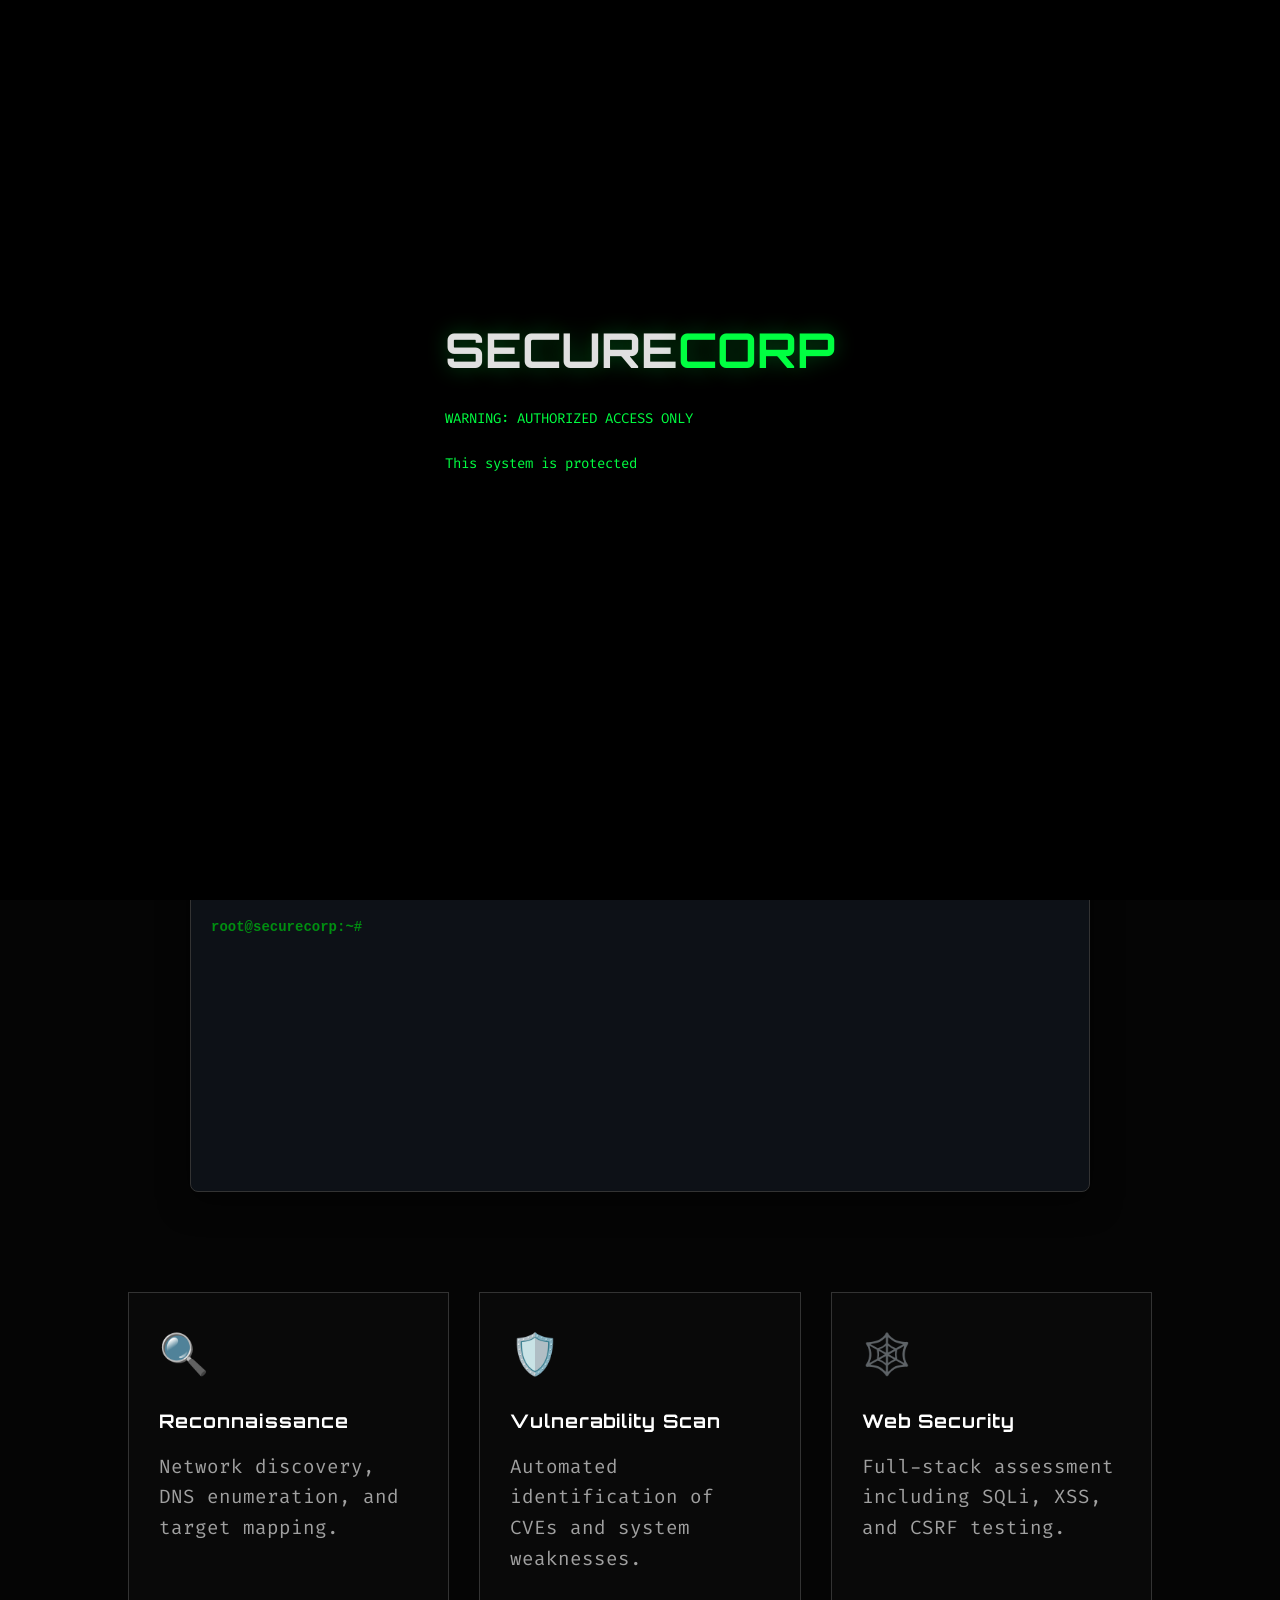
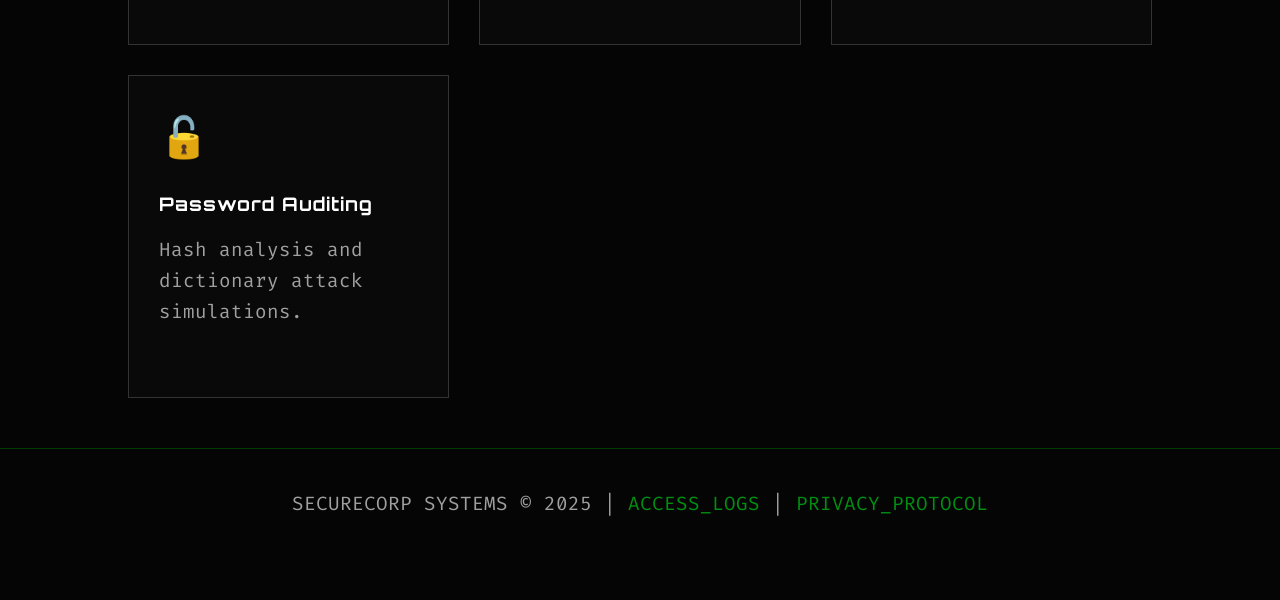
==== docs/index.html @ 8ce10115 "FIX: DEFINITIVE RESTORE of executeNmap function header" ====
<!DOCTYPE html>
<html lang="en">

<head>
    <meta charset="UTF-8">
    <meta name="viewport" content="width=device-width, initial-scale=1.0">
    <title>SecureCorp | Defense Systems</title>
    <link rel="stylesheet" href="style.css?v=3">
    <link
        href="https://fonts.googleapis.com/css2?family=Fira+Code:wght@400;700&family=Orbitron:wght@400;700;900&display=swap"
        rel="stylesheet">
</head>

<body>
    <canvas id="matrixCanvas"></canvas>

    <!-- Splash Screen -->
    <div id="splash-screen">
        <div class="splash-content">
            <h1 class="logo-large">SECURE<span class="highlight">CORP</span></h1>
            <div id="disclaimer-text"></div>
            <button id="enterBtn" class="btn-hack hidden" onclick="enterSite()">ACCEPT & ENTER</button>
        </div>
    </div>

    <div class="overlay"></div>

    <header>
        <div class="logo">SECURE<span class="highlight">CORP</span></div>
        <nav>
            <a href="#hero">SYSTEM</a>
            <a href="#modules">MODULES</a>
            <a href="#terminal">TERMINAL</a>
            <a href="#" id="dbLink" class="locked" onclick="authCheck()">DATABASE 🔒</a>
        </nav>
    </header>

    <main>
        <!-- Auth Modal -->
        <div id="authModal" class="modal">
            <div class="modal-content">
                <span class="close" onclick="closeModal()">&times;</span>
                <h2><span class="highlight">AUTHORIZED PERSONNEL ONLY</span></h2>
                <p>Enter credentials to access the vulnerability database.</p>
                <form id="loginForm">
                    <input type="text" id="username" placeholder="Agent ID" required>
                    <input type="password" id="password" placeholder="Access Code" required>
                    <button type="submit" class="btn-hack">AUTHENTICATE</button>
                    <p id="loginMsg" class="error"></p>
                    <p style="margin-top: 15px; font-size: 12px; color: #888;">
                        New Agent? <a href="#" onclick="showSignUp()" style="color: var(--primary-color);">Request
                            Clearance (Sign Up)</a>
                    </p>
                </form>
            </div>
        </div>

        <!-- Sign Up Modal -->
        <div id="signUpModal" class="modal">
            <div class="modal-content">
                <span class="close" onclick="closeSignUp()">&times;</span>
                <h2><span class="highlight">NEW AGENT REGISTRATION</span></h2>
                <p>Create a secure profile for assessment access.</p>
                <form id="signUpForm">
                    <input type="text" id="newUsername" placeholder="New Agent ID" required>
                    <input type="password" id="newPassword" placeholder="Set Access Code" required>
                    <button type="submit" class="btn-hack">REGISTER AGENT</button>
                    <p id="signUpMsg" class="error"></p>
                </form>
            </div>
        </div>

        <!-- Privacy Protocol Modal Removed -->


        <section id="hero" class="hero">
            <div class="hero-content">
                <div class="status-badge">
                    <span class="blink">●</span> SYSTEM STATUS: ONLINE
                </div>
                <h1 class="glitch" data-text="ADVANCED SECURITY PROTOCOLS">ADVANCED SECURITY PROTOCOLS</h1>
                <p>Comprehensive vulnerability assessment and penetration testing framework for enterprise
                    infrastructure.</p>
                <div class="cta-group">
                    <a href="#new-scan" onclick="showSection('scanInput')" class="btn-hack">START_NEW_SCAN</a>
                    <a href="#modules" onclick="showSection('modules')" class="btn-outline">VIEW_MODULES</a>
                </div>
            </div>
        </section>

        <!-- New Scan Input Section -->
        <section id="scanInput" class="container hidden">
            <h2>// INITIATE NEW ASSESSMENT</h2>
            <div class="form-box">
                <form id="scanForm">
                    <div class="input-group">
                        <label>TARGET SYSTEM (IP/DOMAIN)</label>
                        <input type="text" id="targetInput" placeholder="e.g. 192.168.1.1 or example.com" required>
                    </div>
                    <div class="input-group">
                        <label>ASSESSMENT TYPE</label>
                        <select id="scanType">
                            <option value="Reconnaissance">Reconnaissance (Passive)</option>
                            <option value="VulnScan">Vulnerability Scan (Active)</option>
                            <option value="FullPenTest">Full Penetration Test</option>
                        </select>
                    </div>
                    <div class="input-group">
                        <label>PRIORITY LEVEL</label>
                        <select id="scanPriority">
                            <option value="Low">Low (Stealth)</option>
                            <option value="High">High (Aggressive)</option>
                            <option value="Critical">Critical (Immediate)</option>
                        </select>
                    </div>

                    <div class="input-group">
                        <label>MANUAL TESTING MODULES</label>
                        <div class="checkbox-grid">
                            <label><input type="checkbox" name="modules" value="Port Scan"> Port Scan</label>
                            <label><input type="checkbox" name="modules" value="DNS Enum"> DNS Enum</label>
                            <label><input type="checkbox" name="modules" value="SQL Injection"> SQL Injection</label>
                            <label><input type="checkbox" name="modules" value="XSS Audit"> XSS Audit</label>
                            <label><input type="checkbox" name="modules" value="Brute Force"> Brute Force</label>
                            <label><input type="checkbox" name="modules" value="Malware Analysis"> Malware
                                Analysis</label>
                        </div>
                    </div>

                    <button type="submit" class="btn-hack">RUN_ANALYSIS & SAVE</button>
                </form>
            </div>
        </section>

        <!-- Secure Database Section (Hidden until Auth) -->
        <section id="database" class="container hidden">
            <div class="db-header">
                <h2>// VULNERABILITY DATABASE_</h2>
                <button onclick="logout()" class="btn-outline red-border">LOGOUT</button>
            </div>

            <div class="terminal-window db-window">
                <table id="dbTable">
                    <thead>
                        <tr>
                            <th>ID</th>
                            <th>TIMESTAMP</th>
                            <th>TARGET</th>
                            <th>TYPE</th>
                            <th>STATUS</th>
                            <th>REPORT</th>
                        </tr>
                    </thead>
                    <tbody id="dbBody">
                        <!-- JS renders rows here -->
                    </tbody>
                </table>
            </div>
        </section>

        <section id="terminal" class="terminal-section">
            <div class="terminal-window">
                <div class="terminal-header">
                    <div class="dots">
                        <span class="dot red"></span>
                        <span class="dot yellow"></span>
                        <span class="dot green"></span>
                    </div>
                    <span class="title">root@securecorp:~</span>
                </div>
                <div class="terminal-body" id="terminalOutput">
                    <!-- JS will populate this -->
                    <div class="terminal-input-line">
                        <span class="prompt">root@securecorp:~#</span>
                        <input type="text" id="terminalInput" autocomplete="off" spellcheck="false">
                    </div>
                </div>
            </div>
        </section>

        <section id="modules" class="modules-grid">
            <div class="card" onclick="showModuleDetails('recon')">
                <div class="icon">🔍</div>
                <h3>Reconnaissance</h3>
                <p>Network discovery, DNS enumeration, and target mapping.</p>
            </div>
            <div class="card" onclick="showModuleDetails('vuln')">
                <div class="icon">🛡️</div>
                <h3>Vulnerability Scan</h3>
                <p>Automated identification of CVEs and system weaknesses.</p>
            </div>
            <div class="card" onclick="showModuleDetails('web')">
                <div class="icon">🕸️</div>
                <h3>Web Security</h3>
                <p>Full-stack assessment including SQLi, XSS, and CSRF testing.</p>
            </div>
            <div class="card" onclick="showModuleDetails('auth')">
                <div class="icon">🔓</div>
                <h3>Password Auditing</h3>
                <p>Hash analysis and dictionary attack simulations.</p>
            </div>
        </section>

        <!-- Dynamic Module Details Section -->
        <section id="moduleDetails" class="container hidden">
            <h2 id="modTitle">// MODULE_DETAILS</h2>
            <div class="form-box"
                style="max-width: 800px; display: grid; grid-template-columns: 1fr 2fr; gap: 20px; align-items: start;">

                <!-- Pictorial / ASCII View -->
                <div class="ascii-art-container">
                    <pre id="modAscii"
                        style="font-size: 10px; line-height: 10px; color: var(--primary-color); text-shadow: 0 0 5px var(--primary-color);">
<!-- JS Injects ASCII Here -->
                    </pre>
                </div>

                <!-- Details & Animation -->
                <div class="mod-content">
                    <h3 id="modName"
                        style="color: #fff; margin-bottom: 15px; border-bottom: 1px solid #333; padding-bottom: 5px;">
                    </h3>

                    <div id="modPoints"
                        style="margin-bottom: 20px; font-family: 'Fira Code', monospace; color: #a0a0a0;">
                        <!-- JS Types List Here -->
                    </div>

                    <div style="margin-top: 20px;">
                        <button id="fetchBtn" class="btn-hack" onclick="fetchModuleArgs()">⬇ DOWNLOAD_SPECS</button>
                    </div>
                </div>
            </div>
            <div style="text-align: center; margin-top: 20px;">
                <button class="btn-outline red-border"
                    onclick="document.getElementById('moduleDetails').classList.add('hidden')">CLOSE_DETAILS</button>
            </div>
        </section>
        <section id="privacy" class="container hidden">
            <h2>// PRIVACY_PROTOCOL</h2>
            <div class="form-box" style="text-align: left;">
                <h3
                    style="color: var(--primary-color); border-bottom: 1px solid #333; padding-bottom: 10px; margin-bottom: 20px;">
                    SECURE DATA HANDLING</h3>

                <div style="margin-bottom: 15px;">
                    <strong style="color: #fff;">1. DATA ENCRYPTION</strong>
                    <p style="color: #8b949e; margin-top: 5px;">All user data and scan results are encrypted using
                        AES-256 standards before local storage. No data is transmitted to external servers without
                        explicit user command.</p>
                </div>

                <div style="margin-bottom: 15px;">
                    <strong style="color: #fff;">2. NO-LOG POLICY</strong>
                    <p style="color: #8b949e; margin-top: 5px;">SecureCorp does not maintain persistent logs of user
                        activity beyond the active session. Terminal history is cleared upon page reload.</p>
                </div>

                <div style="margin-bottom: 15px;">
                    <strong style="color: #fff;">3. ETHICAL USE</strong>
                    <p style="color: #8b949e; margin-top: 5px;">This tool is provided for educational and authorized
                        security assessment purposes only. The user assumes full responsibility for any actions taken
                        against target systems.</p>
                </div>

                <div>
                    <strong style="color: #fff;">4. SYSTEM INTEGRITY</strong>
                    <p style="color: #8b949e; margin-top: 5px;">Cookies are used solely for session management and
                        "visited" state tracking to enhance user experience.</p>
                </div>

                <div style="text-align: center; margin-top: 30px;">
                    <button class="btn-hack red-border"
                        onclick="this.parentElement.parentElement.parentElement.classList.add('hidden')">CLOSE_PROTOCOL</button>
                </div>
            </div>
        </section>

        <!-- Access Logs Section -->
        <section id="accessLogs" class="container hidden">
            <h2>// SYSTEM_ACCESS_LOGS</h2>
            <div class="terminal-window" style="max-width: 800px; margin: 0 auto; height: 300px; overflow-y: auto;">
                <div class="terminal-body" id="accessLogsBody"
                    style="font-family: 'Fira Code', monospace; color: #0f0;">
                    <!-- Logs injected via JS -->
                </div>
                <div style="text-align: center; margin-top: 20px; border-top: 1px solid #333; padding-top: 10px;">
                    <button class="btn-hack red-border"
                        onclick="document.getElementById('accessLogs').classList.add('hidden')">CLOSE_LOGS</button>
                </div>
            </div>
        </section>
    </main>

    <footer>
        <p>SECURECORP SYSTEMS © 2025 | <a href="#accessLogs"
                onclick="showSection('accessLogs'); renderAccessLogs();">ACCESS_LOGS</a> | <a href="#privacy"
                onclick="showSection('privacy')">PRIVACY_PROTOCOL</a></p>
    </footer>

    <script src="database.js?v=3"></script>
    <script src="database.js?v=6"></script>
    <script src="core.js?v=28"></script>
</body>

</html>
---- docs/style.css ----
:root {
    --bg-color: #050505;
    --text-color: #e0e0e0;
    --primary-color: #00ff41;
    /* Hacker Green */
    --secondary-color: #008F11;
    --accent-color: #003b00;
    --dark-overlay: rgba(0, 0, 0, 0.85);
    --font-mono: 'Fira Code', monospace;
    --font-display: 'Orbitron', sans-serif;
}

html {
    scroll-behavior: smooth;
}

* {
    margin: 0;
    padding: 0;
    box-sizing: border-box;
}

body {
    background-color: var(--bg-color);
    color: var(--text-color);
    font-family: var(--font-mono);
    overflow-x: hidden;
    line-height: 1.6;
}

/* Matrix Background */
#matrixCanvas {
    position: fixed;
    top: 0;
    left: 0;
    width: 100%;
    height: 100%;
    z-index: -1;
}

.overlay {
    position: fixed;
    top: 0;
    left: 0;
    width: 100%;
    height: 100%;
    background: radial-gradient(circle at center, transparent 0%, var(--bg-color) 90%);
    z-index: -1;
    pointer-events: none;
}

/* Header */
header {
    display: flex;
    justify-content: space-between;
    align-items: center;
    padding: 20px 50px;
    border-bottom: 1px solid var(--accent-color);
    background: rgba(5, 5, 5, 0.9);
    position: sticky;
    top: 0;
    z-index: 100;
    backdrop-filter: blur(5px);
}

.logo {
    font-family: var(--font-display);
    font-size: 24px;
    font-weight: 900;
    letter-spacing: 2px;
}

.highlight {
    color: var(--primary-color);
}

nav a {
    color: var(--text-color);
    text-decoration: none;
    margin-left: 30px;
    font-size: 14px;
    transition: color 0.3s;
    text-transform: uppercase;
}

nav a:hover {
    color: var(--primary-color);
    text-shadow: 0 0 10px var(--primary-color);
}

.btn-primary {
    border: 1px solid var(--primary-color);
    padding: 8px 16px;
    color: var(--primary-color) !important;
}

.btn-primary:hover {
    background: var(--primary-color);
    color: #000 !important;
    text-shadow: none;
}

/* Hero Section */
.hero {
    height: 80vh;
    display: flex;
    justify-content: center;
    align-items: center;
    text-align: center;
    padding: 20px;
}

.hero-content {
    max-width: 800px;
}

.status-badge {
    display: inline-block;
    border: 1px solid var(--secondary-color);
    padding: 5px 12px;
    border-radius: 20px;
    font-size: 12px;
    margin-bottom: 20px;
    background: rgba(0, 255, 65, 0.1);
    color: var(--primary-color);
}

.blink {
    animation: blink 1s infinite;
}

h1 {
    font-family: var(--font-display);
    font-size: 3.5rem;
    margin-bottom: 20px;
    text-shadow: 0 0 20px rgba(0, 255, 65, 0.3);
}

p {
    font-size: 1.2rem;
    color: #a0a0a0;
    margin-bottom: 40px;
}

/* Buttons */
.cta-group {
    display: flex;
    justify-content: center;
    gap: 20px;
}

.btn-hack {
    background: var(--primary-color);
    color: #000;
    padding: 15px 30px;
    text-decoration: none;
    font-weight: bold;
    font-family: var(--font-display);
    clip-path: polygon(10% 0, 100% 0, 100% 70%, 90% 100%, 0 100%, 0 30%);
    transition: all 0.3s;
}

.btn-hack:hover {
    transform: translateY(-2px);
    box-shadow: 0 0 20px var(--primary-color);
}

.btn-outline {
    border: 1px solid var(--text-color);
    color: var(--text-color);
    padding: 15px 30px;
    text-decoration: none;
    font-weight: bold;
    font-family: var(--font-display);
    transition: all 0.3s;
}

.btn-outline:hover {
    border-color: var(--primary-color);
    color: var(--primary-color);
}

/* Terminal Section */
.terminal-section {
    padding: 50px;
    display: flex;
    justify-content: center;
}

.terminal-window {
    width: 100%;
    max-width: 900px;
    background-color: #0d1117;
    border-radius: 8px;
    box-shadow: 0 10px 30px rgba(0, 0, 0, 0.5);
    border: 1px solid #333;
    overflow: hidden;
}

.terminal-header {
    background-color: #161b22;
    padding: 10px 15px;
    display: flex;
    align-items: center;
    border-bottom: 1px solid #333;
}

.dots {
    display: flex;
    gap: 8px;
}

.dot {
    width: 12px;
    height: 12px;
    border-radius: 50%;
}

.red {
    background: #ff5f56;
}

.yellow {
    background: #ffbd2e;
}

.green {
    background: #27c93f;
}

.title {
    margin-left: 20px;
    font-size: 12px;
    color: #8b949e;
}

.terminal-body {
    padding: 20px;
    height: 300px;
    overflow-y: auto;
    font-family: 'Consolas', monospace;
    color: var(--primary-color);
    font-size: 14px;
}

.terminal-input-line {
    display: flex;
    align-items: center;
    margin-top: 5px;
}

.prompt {
    color: var(--secondary-color);
    margin-right: 10px;
    font-weight: bold;
}

#terminalInput {
    background: transparent;
    border: none;
    color: var(--primary-color);
    font-family: 'Consolas', monospace;
    font-size: 14px;
    width: 100%;
    outline: none;
    box-shadow: none;
    padding: 0;
    margin: 0;
}

/* Modules Grid */
.modules-grid {
    display: grid;
    grid-template-columns: repeat(auto-fit, minmax(250px, 1fr));
    gap: 30px;
    padding: 50px 10%;
}

.card {
    background: rgba(10, 10, 10, 0.8);
    border: 1px solid #333;
    padding: 30px;
    transition: all 0.3s;
}

.card:hover {
    border-color: var(--primary-color);
    box-shadow: 0 0 15px rgba(0, 255, 65, 0.1);
    transform: translateY(-5px);
}

.icon {
    font-size: 40px;
    margin-bottom: 20px;
}

h3 {
    font-family: var(--font-display);
    margin-bottom: 15px;
    color: #fff;
    letter-spacing: 1px;
}

/* Footer */
footer {
    text-align: center;
    padding: 40px;
    border-top: 1px solid var(--accent-color);
    color: #666;
    font-size: 12px;
}

footer a {
    color: var(--secondary-color);
    text-decoration: none;
}

/* Forms and Modals */
.hidden {
    display: none;
}

.modal {
    display: none;
    position: fixed;
    z-index: 200;
    left: 0;
    top: 0;
    width: 100%;
    height: 100%;
    background-color: rgba(0, 0, 0, 0.9);
}

.modal-content {
    background-color: #0d1117;
    border: 1px solid var(--primary-color);
    margin: 15% auto;
    padding: 30px;
    border: 1px solid #888;
    width: 80%;
    max-width: 400px;
    text-align: center;
    box-shadow: 0 0 50px rgba(0, 255, 65, 0.2);
}

.close {
    color: #aaa;
    float: right;
    font-size: 28px;
    font-weight: bold;
    cursor: pointer;
}

.close:hover {
    color: #fff;
}

input,
select {
    width: 100%;
    padding: 12px;
    margin: 8px 0;
    display: inline-block;
    border: 1px solid #333;
    background: #050505;
    color: var(--primary-color);
    font-family: var(--font-mono);
}

input:focus,
select:focus {
    outline: none;
    border-color: var(--primary-color);
    box-shadow: 0 0 10px rgba(0, 255, 65, 0.2);
}

/* Database Table */
.db-window {
    width: 100%;
    max-width: 1000px;
    margin: 0 auto;
}

table {
    width: 100%;
    border-collapse: collapse;
    color: #e0e0e0;
}

th,
td {
    border-bottom: 1px solid #333;
    padding: 15px;
    text-align: left;
}

th {
    background-color: #161b22;
    color: var(--primary-color);
    font-family: var(--font-display);
}

tr:hover {
    background-color: rgba(0, 255, 65, 0.05);
}

.red-border {
    border-color: #ff5f56 !important;
    color: #ff5f56 !important;
}

.red-border:hover {
    background: #ff5f56;
    color: #000 !important;
}

.form-box {
    max-width: 600px;
    margin: 0 auto;
    background: rgba(10, 10, 10, 0.8);
    padding: 40px;
    border: 1px solid #333;
}

.input-group {
    margin-bottom: 20px;
    text-align: left;
}

.input-group label {
    display: block;
    margin-bottom: 5px;
    color: #8b949e;
    font-size: 12px;
}

/* Checkbox Grid */
.checkbox-grid {
    display: grid;
    grid-template-columns: repeat(auto-fill, minmax(140px, 1fr));
    gap: 10px;
    background: rgba(0, 0, 0, 0.3);
    padding: 10px;
    border: 1px solid #333;
}

.checkbox-grid label {
    display: flex;
    align-items: center;
    color: #e0e0e0;
    cursor: pointer;
    font-size: 13px;
    margin-bottom: 0 !important;
}

.checkbox-grid input {
    width: auto;
    margin-right: 8px;
    margin-top: 0;
    margin-bottom: 0;
}

/* Button variants */
.btn-small {
    padding: 5px 10px;
    font-size: 11px;
    background: transparent;
    border: 1px solid var(--primary-color);
    color: var(--primary-color);
    cursor: pointer;
    text-decoration: none;
    font-family: var(--font-display);
    text-transform: uppercase;
}

.btn-small:hover {
    background: var(--primary-color);
    color: #000;
}

/* Splash Screen */
#splash-screen {
    position: fixed;
    top: 0;
    left: 0;
    width: 100%;
    height: 100%;
    background-color: #000;
    z-index: 9999;
    display: flex;
    justify-content: center;
    align-items: center;
    transition: opacity 0.8s ease-out;
}

.splash-content {
    max-width: 600px;
    padding: 20px;
    text-align: left;
}

.logo-large {
    font-family: var(--font-display);
    font-size: 3rem;
    margin-bottom: 20px;
    text-align: center;
}

#disclaimer-text {
    font-family: var(--font-mono);
    color: var(--primary-color);
    font-size: 14px;
    line-height: 1.6;
    min-height: 150px;
    white-space: pre-wrap;
    margin-bottom: 30px;
}


/* Responsive Design */
@media (max-width: 768px) {
    header {
        flex-direction: column;
        padding: 15px;
    }

    .logo {
        margin-bottom: 15px;
    }

    nav {
        display: flex;
        flex-wrap: wrap;
        justify-content: center;
        gap: 15px;
    }

    nav a {
        margin: 0;
        font-size: 12px;
    }

    .hero h1 {
        font-size: 2rem;
    }

    .hero p {
        font-size: 1rem;
    }

    .cta-group {
        flex-direction: column;
        width: 100%;
    }

    .btn-hack,
    .btn-outline {
        width: 100%;
        text-align: center;
    }

    .modules-grid {
        padding: 30px 5%;
        gap: 20px;
    }

    .terminal-section {
        padding: 20px;
    }

    #splash-screen .logo-large {
        font-size: 2rem;
    }
}
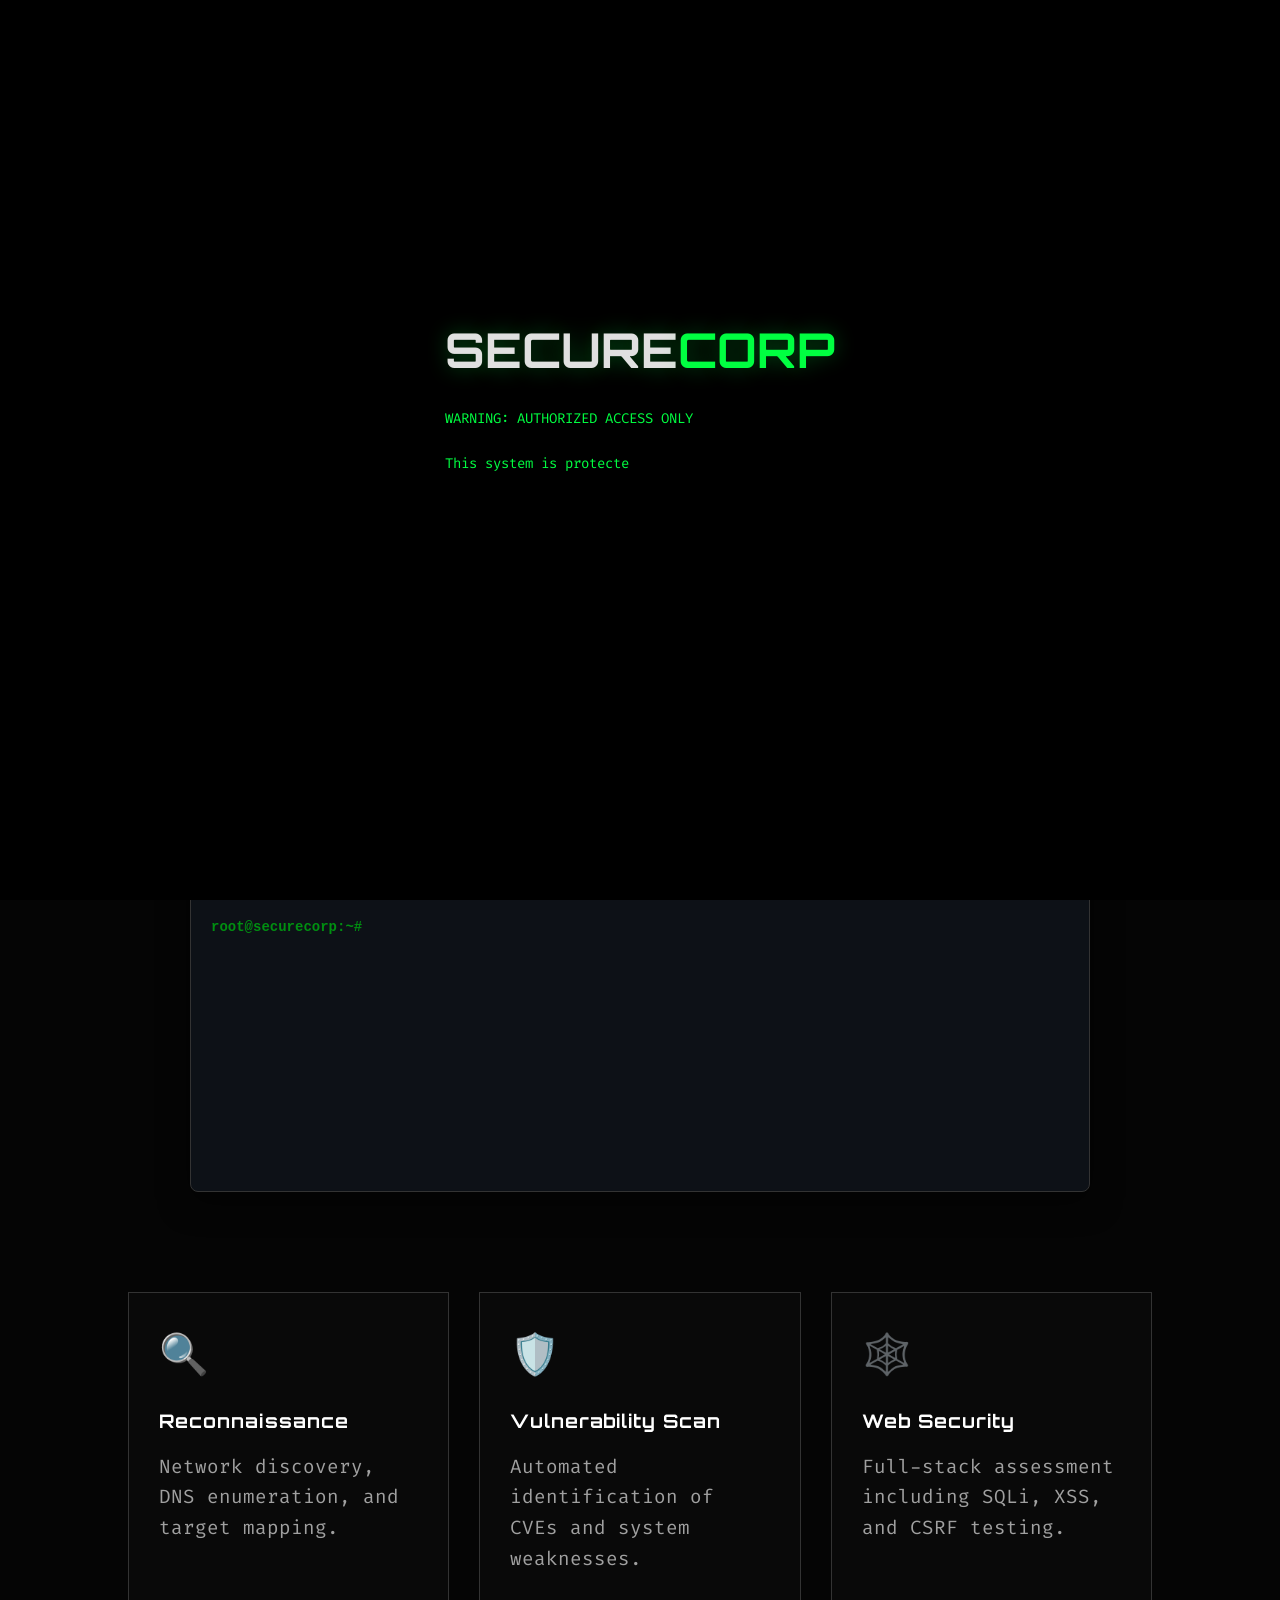
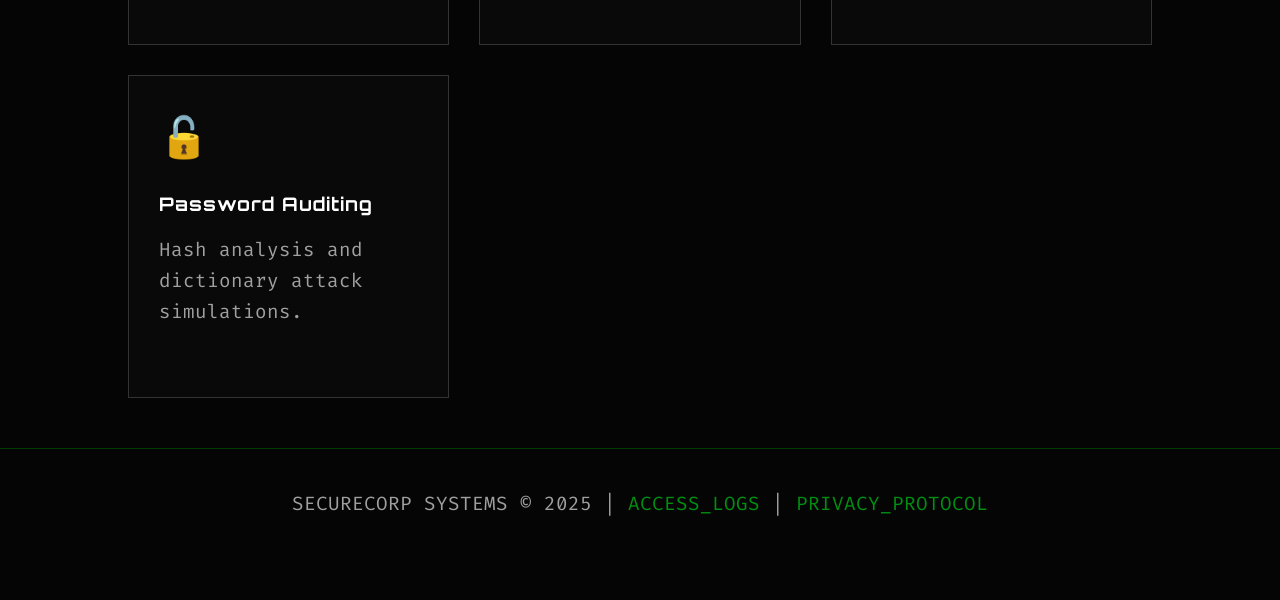
==== commit ed7a12a4: "FIX: Added missing closing brace for executeNmap function" ====
--- a/docs/index.html
+++ b/docs/index.html
@@ -300,7 +300,7 @@
 
     <script src="database.js?v=3"></script>
     <script src="database.js?v=6"></script>
-    <script src="core.js?v=28"></script>
+    <script src="core.js?v=29"></script>
 </body>
 
 </html>
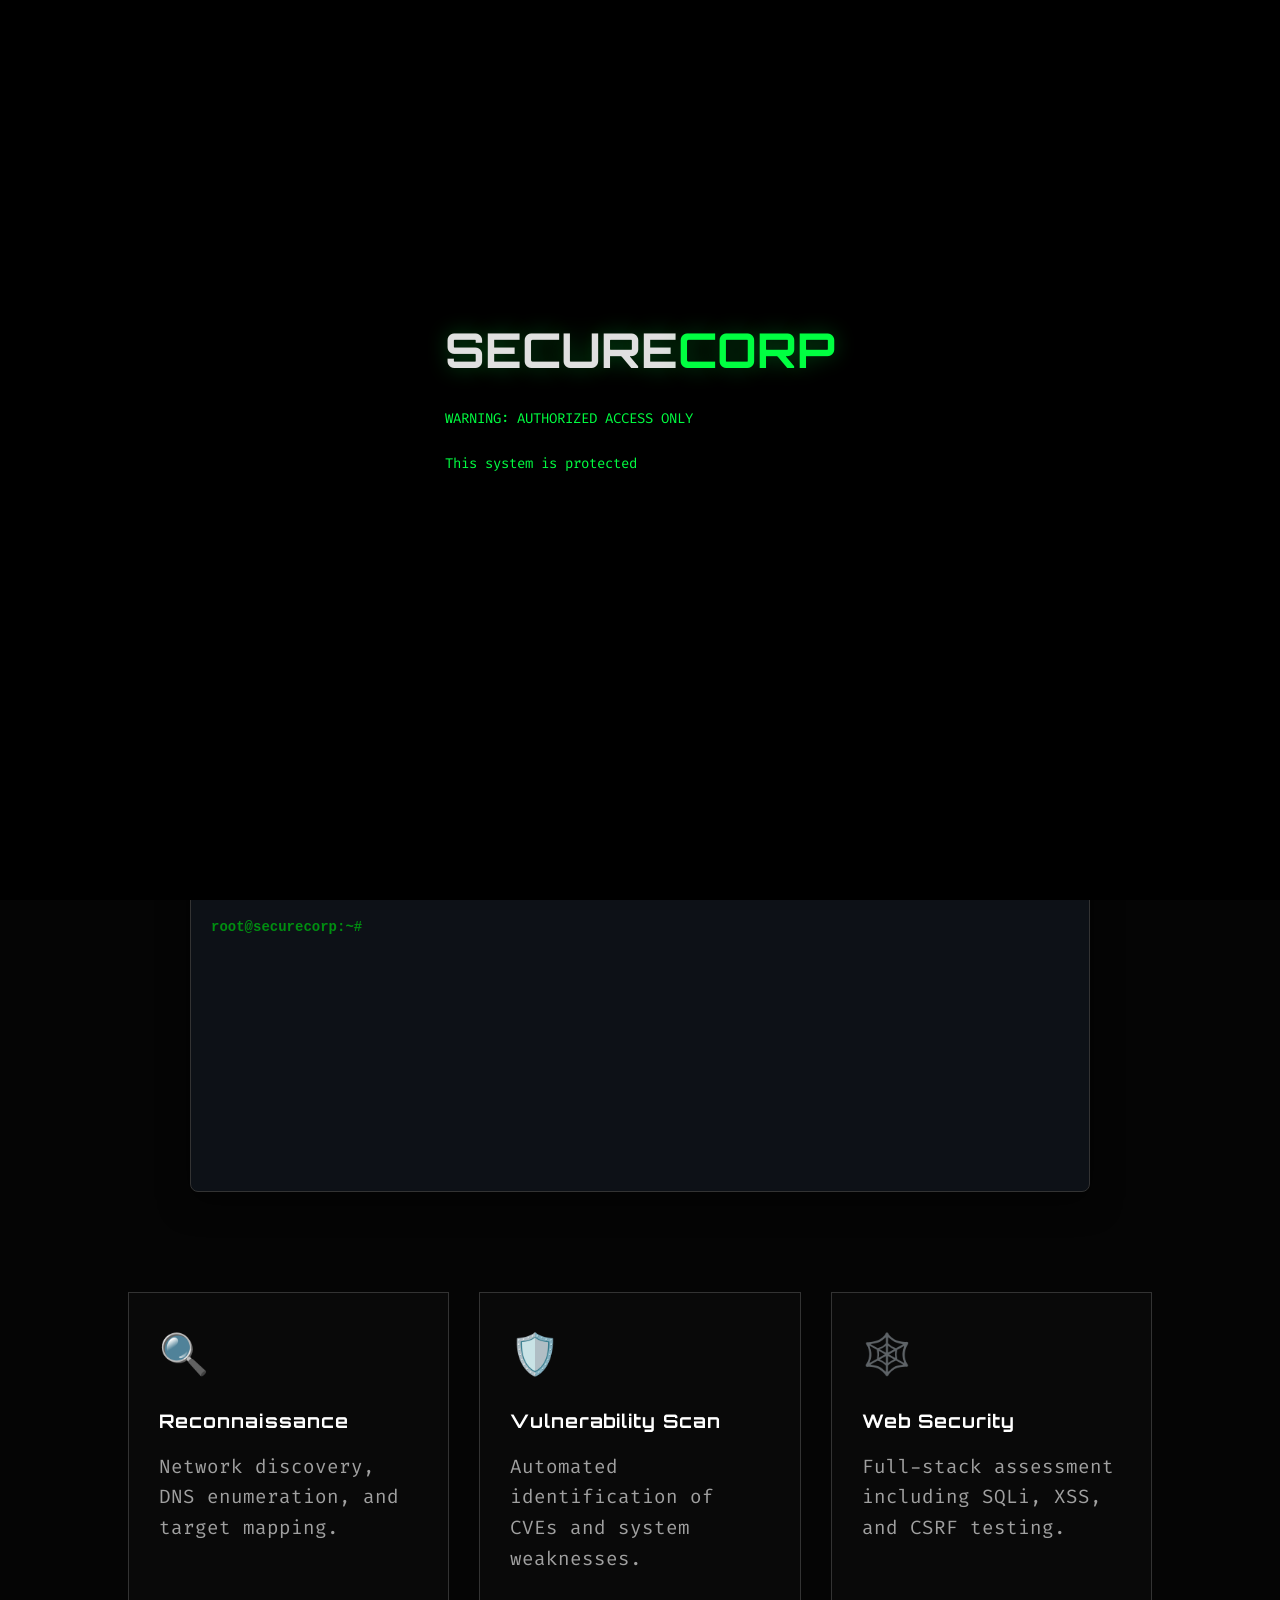
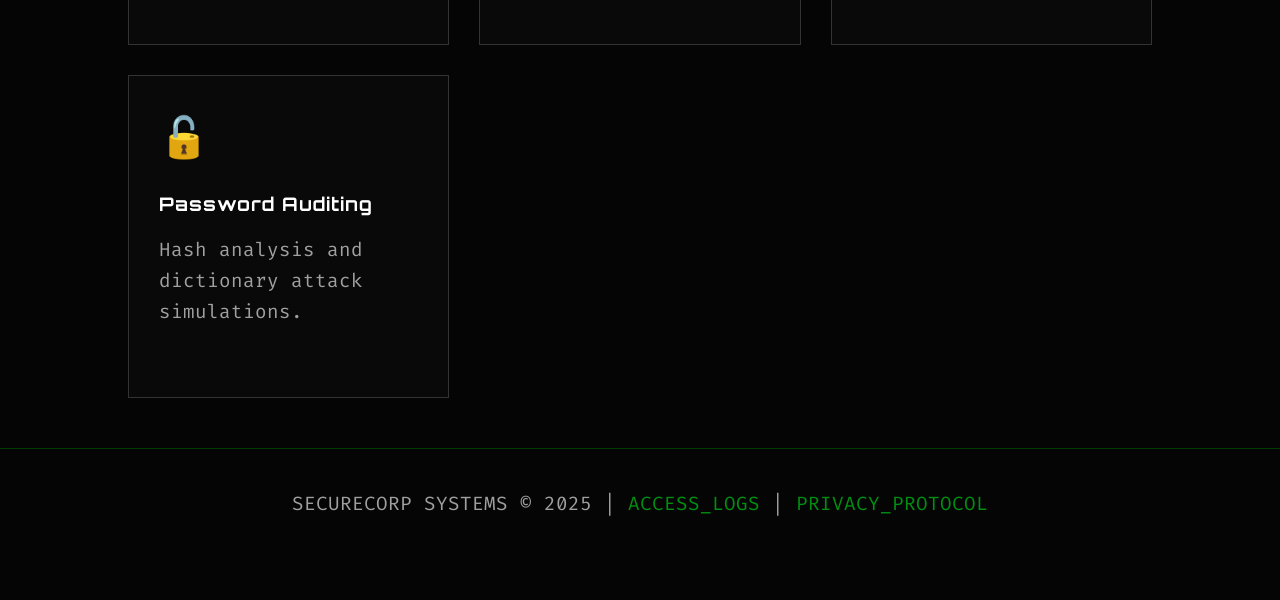
==== commit 5908ddf3: "UPDATE: Replaced short nmap help with full realistic Nmap 7.94 output" ====
--- a/docs/index.html
+++ b/docs/index.html
@@ -300,7 +300,7 @@
 
     <script src="database.js?v=3"></script>
     <script src="database.js?v=6"></script>
-    <script src="core.js?v=29"></script>
+    <script src="core.js?v=30"></script>
 </body>
 
 </html>
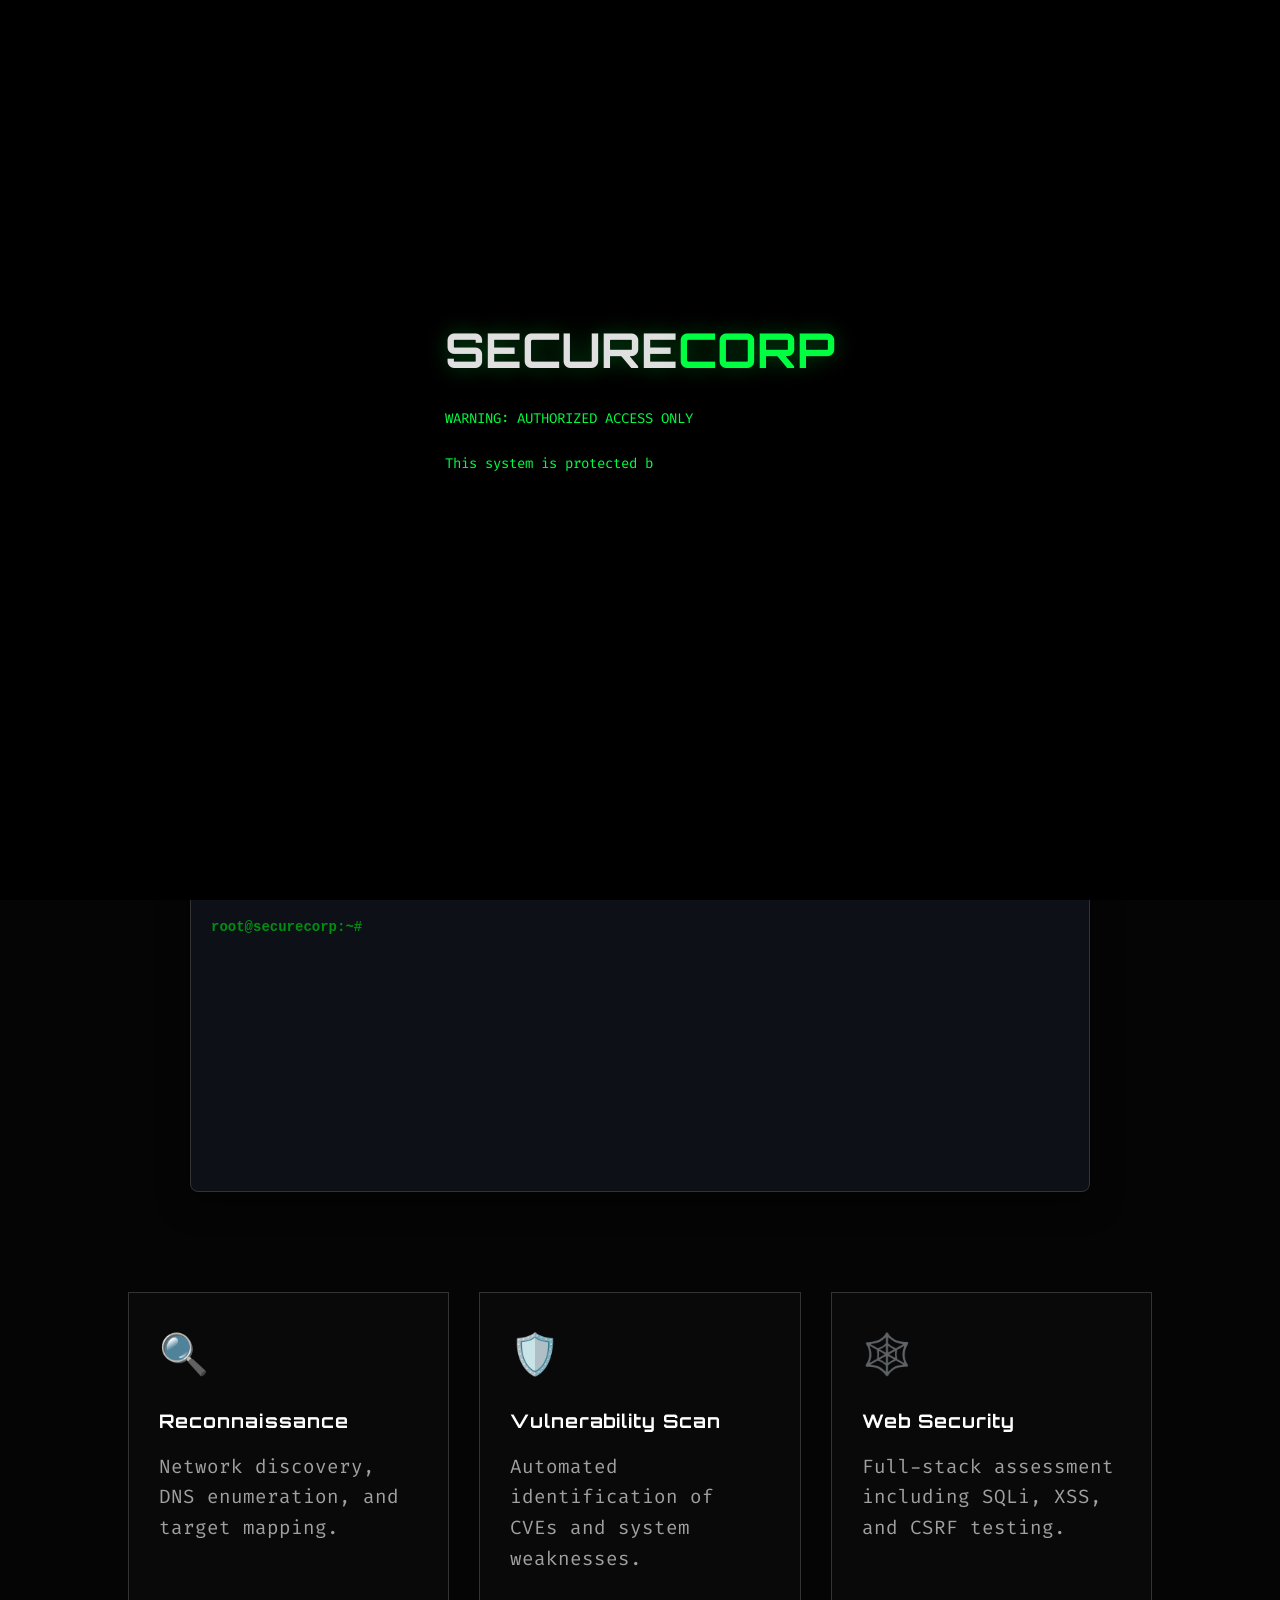
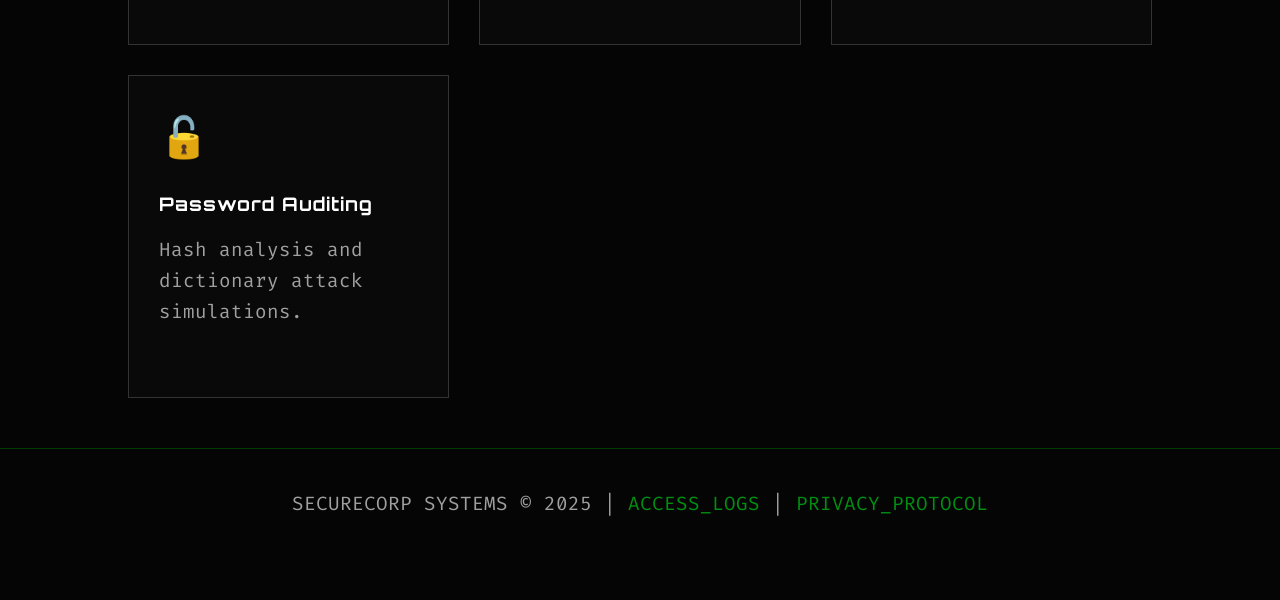
==== commit eabcda29: "CHORE: Version bump v33" ====
--- a/docs/index.html
+++ b/docs/index.html
@@ -300,7 +300,7 @@
 
     <script src="database.js?v=3"></script>
     <script src="database.js?v=6"></script>
-    <script src="core.js?v=30"></script>
+    <script src="core.js?v=33"></script>
 </body>
 
 </html>
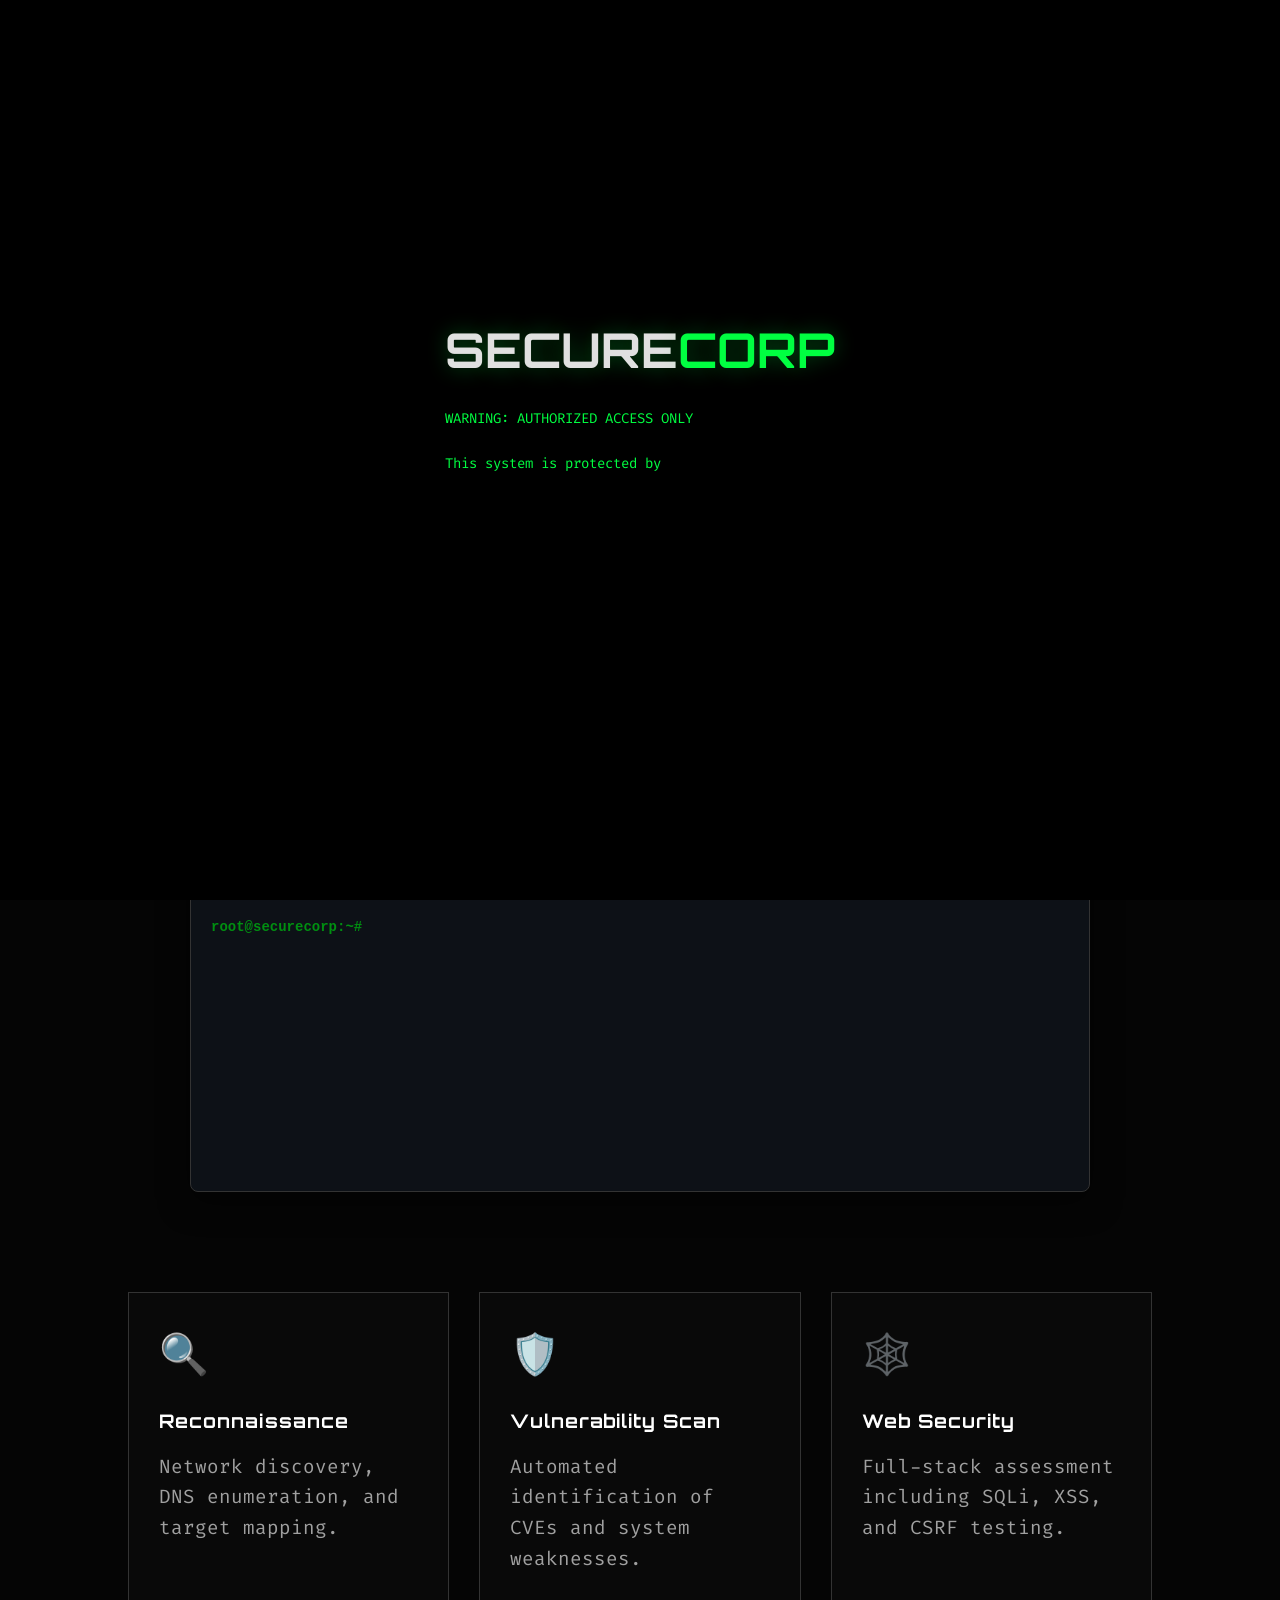
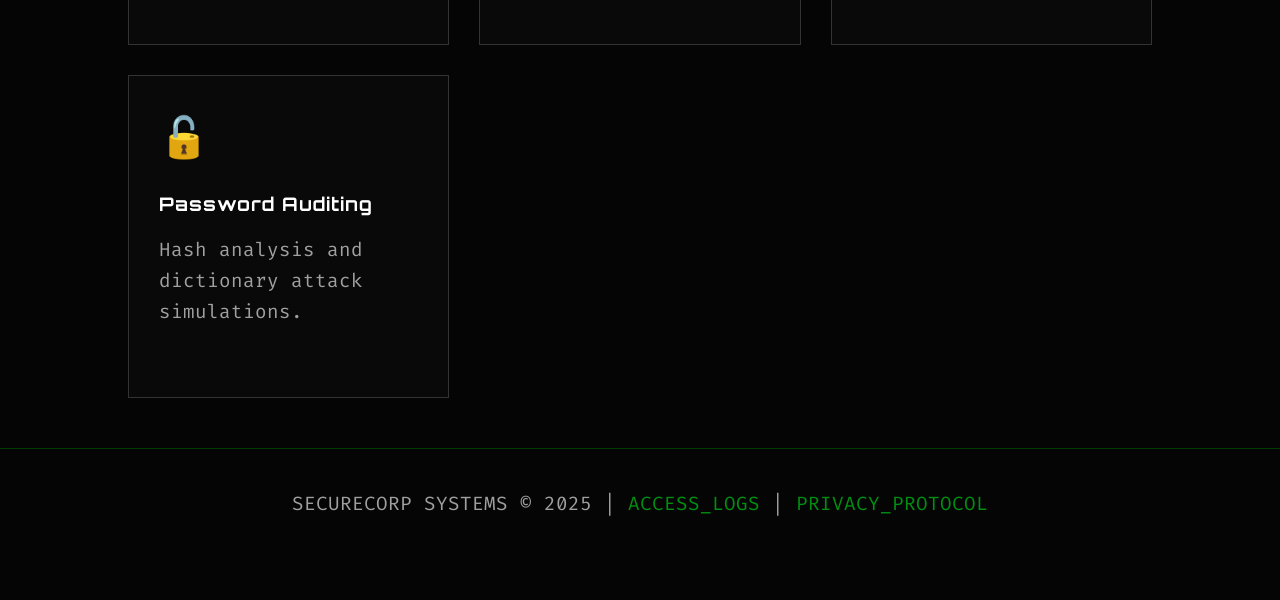
==== commit 2ce02879: "fix: remove duplicate database.js script tag causing conflict" ====
--- a/docs/index.html
+++ b/docs/index.html
@@ -298,7 +298,7 @@
                 onclick="showSection('privacy')">PRIVACY_PROTOCOL</a></p>
     </footer>
 
-    <script src="database.js?v=3"></script>
+
     <script src="database.js?v=6"></script>
     <script src="core.js?v=33"></script>
 </body>
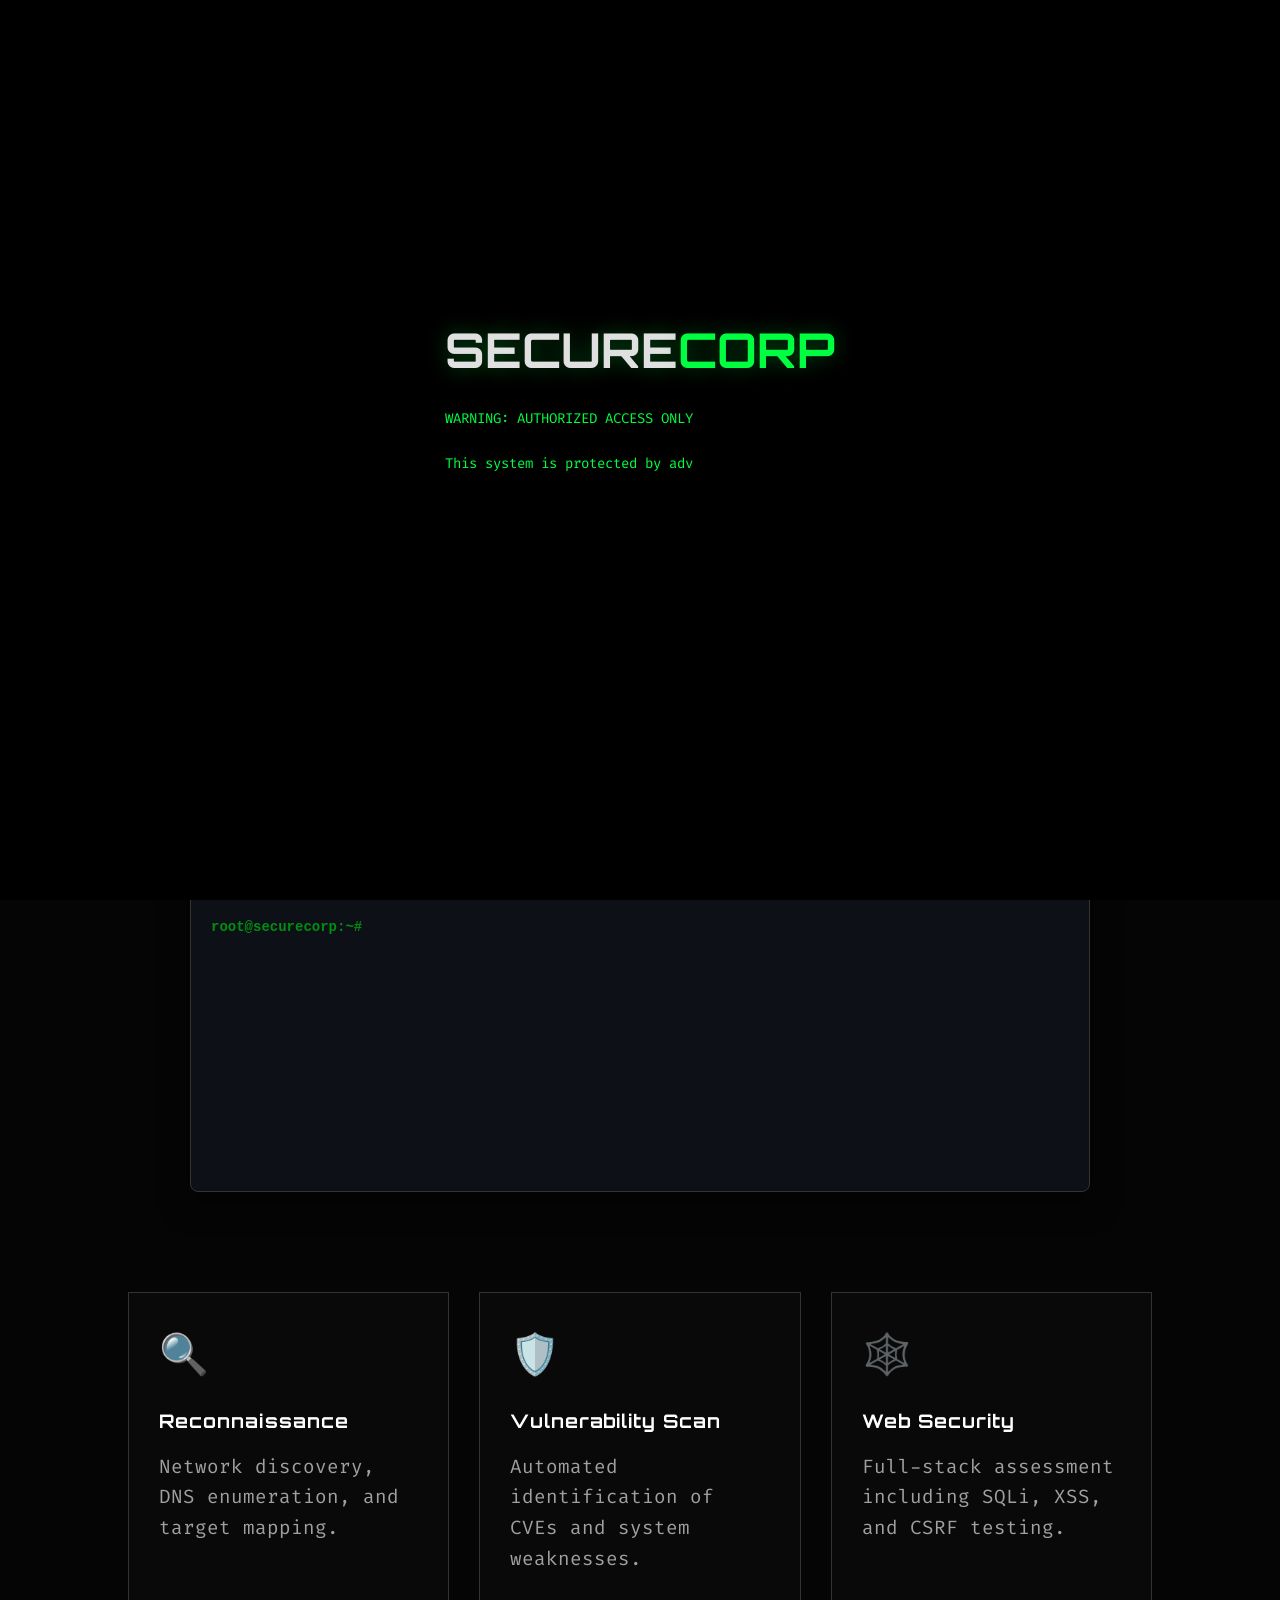
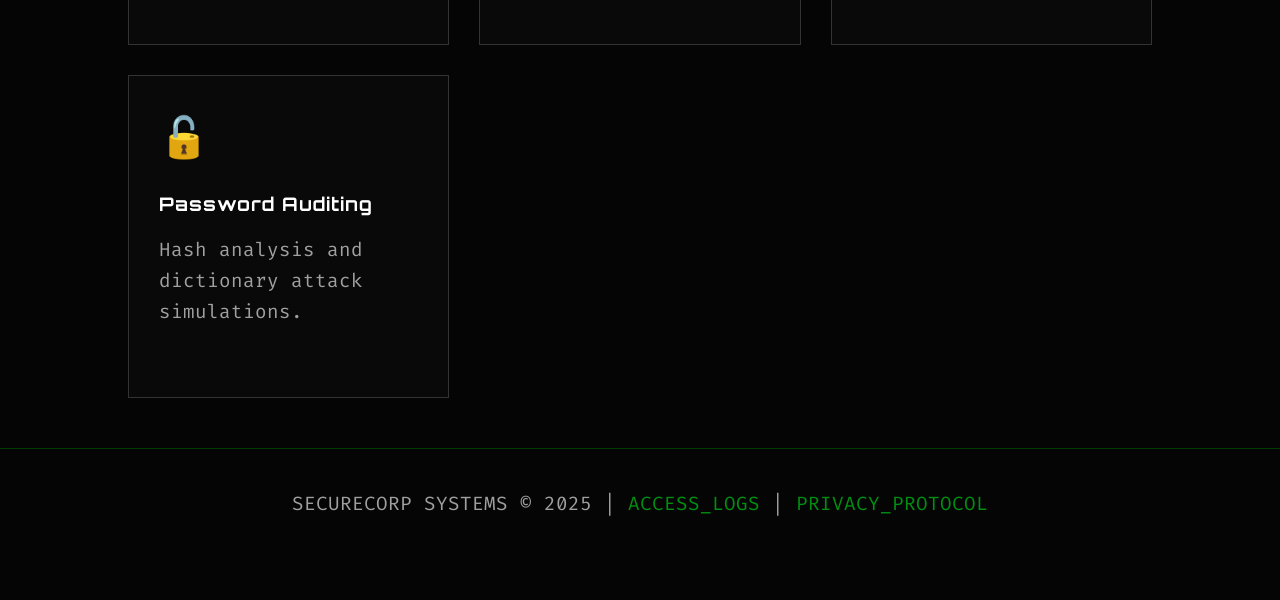
==== commit a0c10d8a: "fix: bump script versions to force cache refresh" ====
--- a/docs/index.html
+++ b/docs/index.html
@@ -299,8 +299,8 @@
     </footer>
 
 
-    <script src="database.js?v=6"></script>
-    <script src="core.js?v=33"></script>
+    <script src="database.js?v=7"></script>
+    <script src="core.js?v=34"></script>
 </body>
 
 </html>
